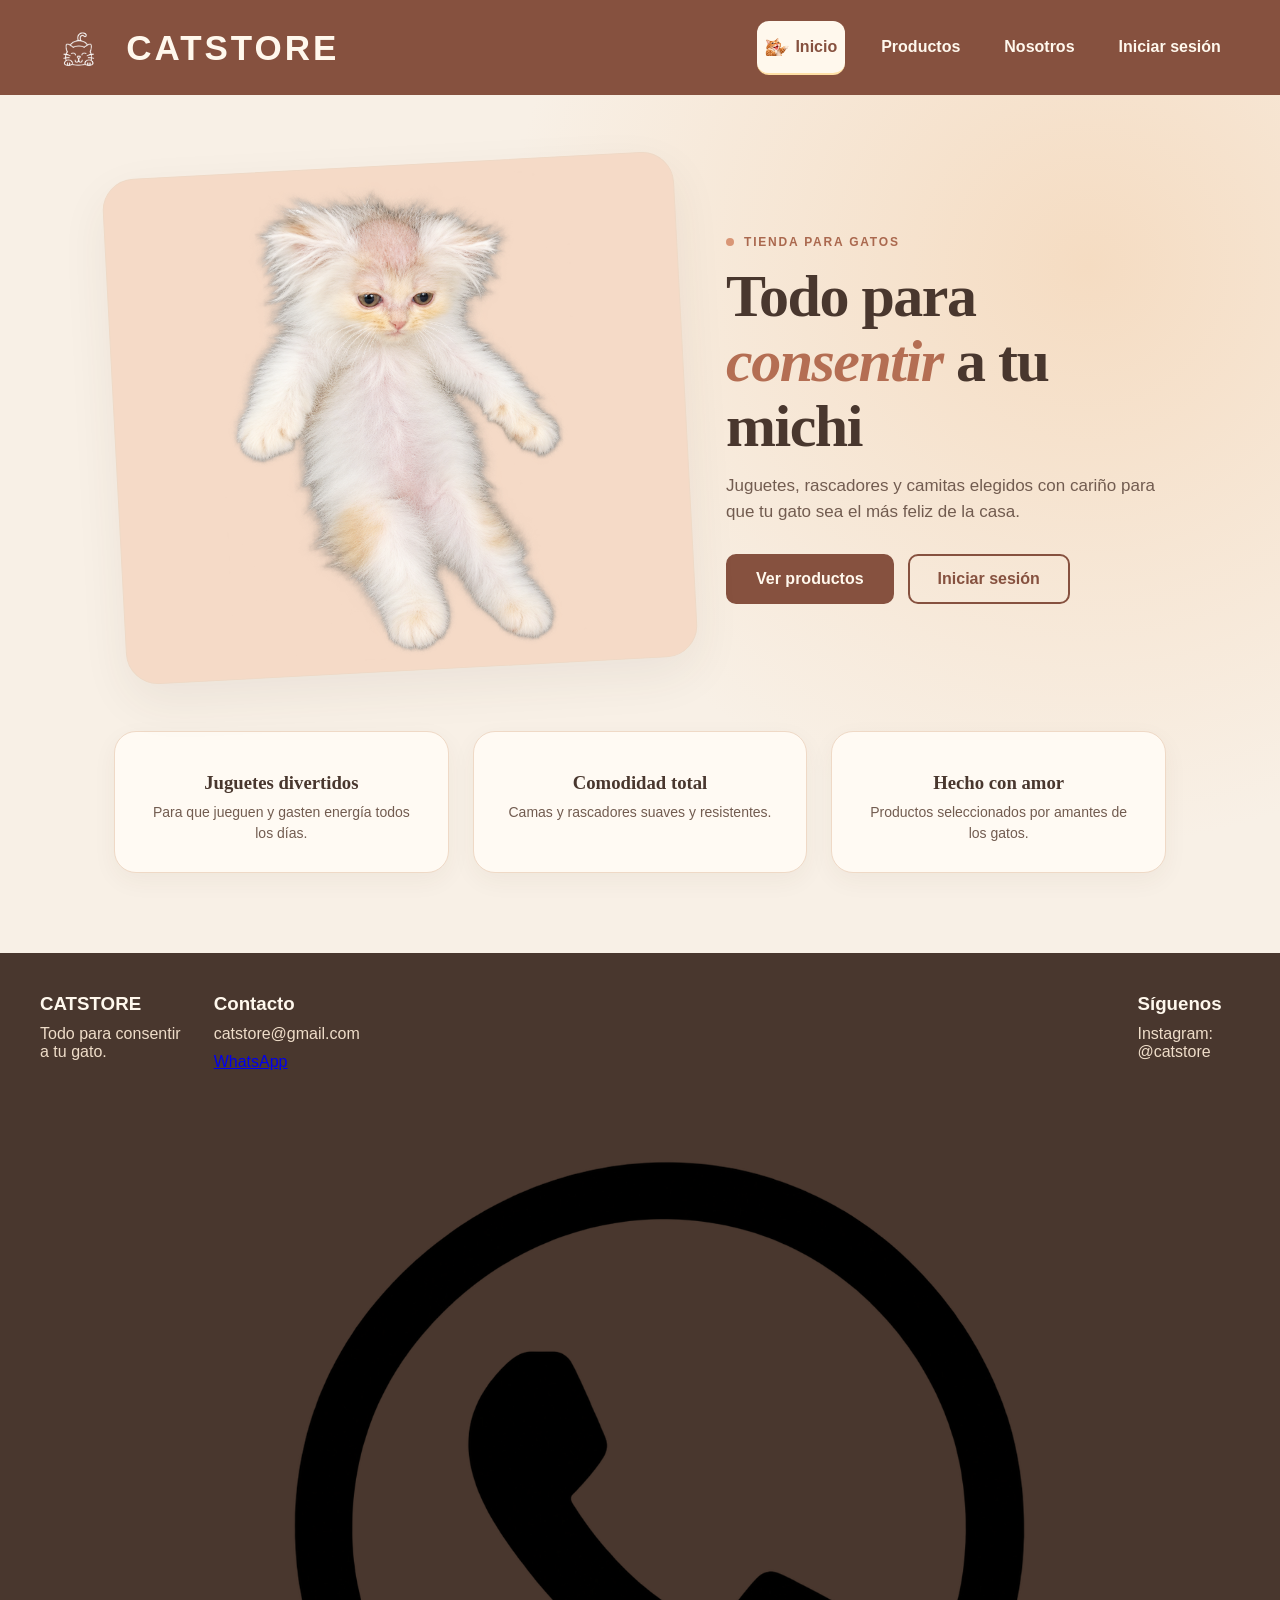
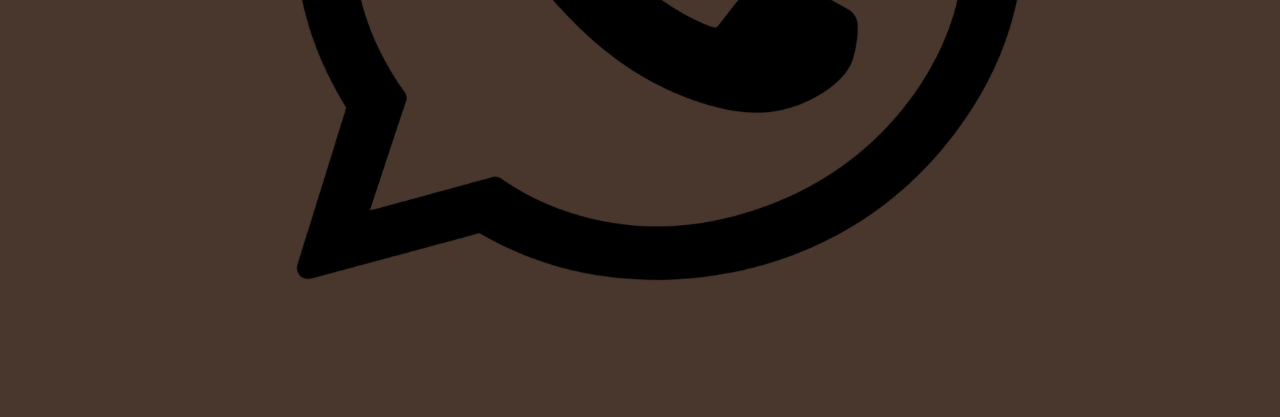
==== index.html @ 3182c427 "Preparar CATSTORE como sitio independiente para Vercel" ====
<!DOCTYPE html>
<html lang="es">
<head>
    <meta charset="UTF-8">
    <meta name="viewport" content="width=device-width, initial-scale=1.0">
    <title>CATSTORE</title>
    <link rel="stylesheet" href="CSS/style.css">
</head>
<body>
    <header>
        <div class="header">
            <div class="marca">
                <img src="./Imagenes/Logos/Gato kawaii de líneas blancas.png" alt="Logo CATSTORE">
                <h1>CATSTORE</h1>
            </div>

            <nav>
                <a href="./index.html" aria-current="page">Inicio</a>
                <a href="./productos.html">Productos</a>
                <a href="./nosotros.html">Nosotros</a>
                <a href="./login.html">Iniciar sesión</a>
            </nav>

           
        </div>
    </header>

    <main>
        <section class="hero">
            <div class="hero-texto">
                <span class="buscador-etiqueta">Tienda para gatos</span>
                <h2>Todo para <em>consentir</em> a tu michi</h2>
                <p>Juguetes, rascadores y camitas elegidos con cariño para que tu gato sea el más feliz de la casa.</p>
                <div class="hero-botones">
                    <a class="boton" href="./productos.html">Ver productos</a>
                    <a class="boton boton-claro" href="./login.html">Iniciar sesión</a>
                </div>
            </div>
            <div class="hero-imagen">
                <img src="./Imagenes/img-ramdom/index.png" alt="Gato de CATSTORE">
            </div>
        </section>

        <section class="beneficios">
            <article>
                <h3>Juguetes divertidos</h3>
                <p>Para que jueguen y gasten energía todos los días.</p>
            </article>
            <article>
                <h3>Comodidad total</h3>
                <p>Camas y rascadores suaves y resistentes.</p>
            </article>
            <article>
                <h3>Hecho con amor</h3>
                <p>Productos seleccionados por amantes de los gatos.</p>
            </article>
        </section>
    </main>

    <footer id="contacto">
        <div>
            <h3>CATSTORE</h3>
            <p>Todo para consentir a tu gato.</p>
        </div>

        <div>
            <h3>Contacto</h3>
            <p>catstore@gmail.com</p>
            <p>
    <a class="enlace-whatsapp"
       href="https://wa.me/526141205926?text=Hola%2C%20quiero%20informacion%20sobre%20los%20productos%20de%20CATSTORE."
       target="_blank"
       rel="noopener noreferrer">
        <p>WhatsApp   <img src="./Imagenes/iconowasa.png" alt="WhatsApp"> </p>
      
    </a>
</p>
        </div>

        <div>
            <h3>Síguenos</h3>
            <p>Instagram: @catstore</p>
        </div>
    </footer>
</body>
</html>
---- CSS/style.css ----
* {
    margin: 0;
    padding: 0;
    box-sizing: border-box;
}

body {
    font-family: Arial, Helvetica, sans-serif;
    background: #f8f0e6;
    color: #49372e;
    min-height: 100vh;
    min-height: 100svh;
    display: flex;
    flex-direction: column;
}


/* Los elementos pueden encogerse sin desbordar su columna. */
img {
    max-width: 100%;
    height: auto;
}

.header > *,
.hero > *,
.producto-info,
footer > * {
    min-width: 0;
}

h1, h2, h3, p {
    overflow-wrap: anywhere;
}

/* HEADER */

header {
    background: #86513f;
    padding: 20px clamp(16px, 4vw, 60px);
    color: #fff8ed;
    box-shadow: 0 3px 12px #49372e33;
}

.header {
    display: flex;
    justify-content: space-between;
    align-items: center;
    gap: 24px;
    width: min(100%, 1200px);
    margin: 0 auto;
}

.marca {
    display: flex;
    align-items: center;
    gap: 20px;
}

.marca img {
    width: 55px;
    flex-shrink: 0;
}

.marca h1 {
    font-size: 35px;
    letter-spacing: 3px;
}

nav {
    display: flex;
    justify-content: center;
    flex-wrap: wrap;
    gap: 8px 28px;
}

nav a {
    text-decoration: none;
    color: #fff8ed;
    font-weight: bold;
    display: inline-flex;
    align-items: center;
    justify-content: center;
    min-height: 44px;
    padding: 10px 8px;
    border-bottom: 2px solid transparent;
    transition: color 0.2s, border-color 0.2s;
}

nav a:hover,
nav a:focus-visible {
    color: #ffe0a6;
    border-bottom-color: #ffe0a6;
}

nav a:focus-visible {
    outline: 2px solid #ffe0a6;
    outline-offset: 4px;
}

/* El gatito identifica el enlace de la página que está abierta. */
nav a[aria-current="page"] {
    gap: 6px;
    background: #fff8ed;
    color: #86513f;
    border-radius: 12px;
    border-bottom-color: #ffe0a6;
}

nav a[aria-current="page"]::before {
    content: "";
    width: 24px;
    height: 32px;
    flex-shrink: 0;
    background: url("../Imagenes/imagen para header.png") center / contain no-repeat;
}

/* CONTENIDO */

main {
    flex: 1;
    min-height: 420px;
    background: radial-gradient(circle at 85% 20%, #f5dcc2, transparent 45%), #f8f0e6;
    color: #49372e;
}


.catalogo {
    padding: 48px 24px 88px;
    background:
        radial-gradient(circle at 8% 18%, #f8e5d5 0, transparent 34%),
        radial-gradient(circle at 94% 66%, #f4ddc8 0, transparent 30%),
        #f8f0e6;

    
}

.buscador-container {
    display: grid;
    place-items: center;
    width: min(100%, 1120px);
    min-height: 480px;
    margin: 0 auto;
    padding: 64px 200px;
    overflow: hidden;
    position: relative;
    background: #fffaf3;
    border: 1px solid #efd9c6;
    border-radius: 32px;
    box-shadow: 0 18px 48px #49372e12;
}

.catalogo-presentacion {
    position: relative;
    z-index: 1;
    width: min(100%, 520px);
    text-align: center;
}

.buscador-etiqueta {
    display: inline-flex;
    align-items: center;
    gap: 10px;
    color: #aa684e;
    font-size: 12px;
    font-weight: 700;
    letter-spacing: 1.8px;
    text-transform: uppercase;
}

.buscador-etiqueta::before {
    content: "";
    width: 8px;
    height: 8px;
    flex: none;
    background: #d99676;
    border-radius: 50%;
}

.buscador-container h1,
.catalogo-lista h2 {
    font-family: Georgia, "Times New Roman", serif;
    font-weight: 700;
    letter-spacing: -1.5px;
}

.buscador-container h1 {
    max-width: 560px;
    margin: 16px 0 14px;
    font-size: clamp(40px, 5vw, 64px);
    line-height: 1.06;
}

.buscador-container h1 em {
    color: #b46e53;
    font-style: italic;
}

.catalogo-presentacion > p {
    max-width: 440px;
    margin: 0 auto;
    color: #725c50;
    font-size: 17px;
    line-height: 1.55;
}

.buscador-campo {
    display: flex;
    align-items: center;
    gap: 12px;
    width: min(100%, 520px);
    margin: 36px auto 0;
    padding: 0 18px;
    background: #fff;
    border: 2px solid #e7c8b3;
    border-radius: 16px;
    box-shadow: 0 6px 18px #49372e0d;
    transition: border-color 0.2s, box-shadow 0.2s;
}

.buscador-campo:focus-within {
    border-color: #a35e42;
    box-shadow: 0 0 0 3px #a35e4226;
}

.buscador-campo svg {
    width: 22px;
    height: 22px;
    flex: none;
    fill: none;
    stroke: #a35e42;
    stroke-width: 2;
    stroke-linecap: round;
}

.buscador {
    width: 100%;
    min-width: 0;
    padding: 17px 0;
    color: #49372e;
    font: inherit;
    border: 0;
    outline: 0;
    background: transparent;
}

.buscador::placeholder {
    color: #897569;
}



.catalogo-ilustraciones {
    position: absolute;
    inset: 0;
    pointer-events: none;
}

.catalogo-ilustracion {
    position: absolute;
    width: 180px;
    height: 135px;
    overflow: hidden;
    background: #f5dac7;
    border: 1px solid #efd9c6;
    border-radius: 24px;
    box-shadow: 0 10px 24px #86513f1c;
}

/* Imagen derecha: cambia top, right y rotate para ajustar su posición. */
.catalogo-ilustracion-superior {
    top: 30px;
    right: 35px;
    transform: rotate(6deg);
}

/* Imagen izquierda: cambia bottom, left y rotate para ajustarla. */
.catalogo-ilustracion-inferior {
    bottom: 30px;
    left: 35px;
    transform: rotate(-6deg);
}

.catalogo-ilustracion img {
    display: block;
    width: 100%;
    height: 100%;
    object-fit: contain;
}

/* El gato sobresale del marco: cambia height para hacerlo más grande o chico. */
.catalogo-ilustracion-inferior {
    overflow: visible;
}

.catalogo-ilustracion-inferior img {
    position: absolute;
    bottom: 0;
    left: 50%;
    width: auto;
    height: 190%;
    max-width: none;
    transform: translateX(-50%);
    object-fit: contain;
}

.catalogo-lista {
    width: min(100%, 1120px);
    margin: 72px auto 0;
}

.catalogo-lista-encabezado {
    display: flex;
    justify-content: space-between;
    align-items: end;
    gap: 20px;
    margin-bottom: 28px;
}

.catalogo-lista h2 {
    margin-top: 12px;
    font-size: clamp(32px, 4vw, 44px);
    line-height: 1.1;
}

#resultado-productos {
    color: #80695b;
    font-size: 14px;
}

.productos-grid {
    display: grid;
    grid-template-columns: repeat(auto-fit, minmax(min(100%, 280px), 1fr));
    justify-content: center;
    gap: 24px;
}

.producto {
    
    width: 100%;
    min-width: 0;
    height: auto;
    display: flex;
    flex-direction: column;
    overflow: hidden;
    background: #fffaf3;
    border: 1px solid #efd9c6;
    border-radius: 22px;
    box-shadow: 0 8px 24px #49372e0d;
    transition: transform 0.2s, box-shadow 0.2s;
}

.producto:hover {
    transform: translateY(-4px);
    box-shadow: 0 16px 30px #49372e19;
}

.producto-imagen {
    display: flex;
    align-items: center;
    justify-content: center;
    height: 230px;
    flex-shrink: 0;
    padding: 20px;
    background: #f3e4d3;
    overflow: hidden;
}

.producto-imagen img {
    max-width: 100%;
    max-height: 100%;
    width: auto;
    height: auto;
    object-fit: contain;
    border-radius: 12px;
}

.producto-sin-imagen {
    color: #bd8a70;
    font-size: 64px;
}

.producto-info {
    display: flex;
    flex: 1;
    flex-direction: column;
    gap: 12px;
    padding: 22px;
}

.producto-categoria {
    color: #a35e42;
    font-size: 11px;
    font-weight: 700;
    letter-spacing: 1.4px;
    text-transform: uppercase;
}

.producto h3 {
    font-family: Georgia, "Times New Roman", serif;
    font-size: 22px;
    line-height: 1.2;
}

.producto-descripcion {
    font-size: 14px;
    line-height: 1.4;
    color: #6b5a52;
}

.producto-meta {
    display: flex;
    justify-content: space-between;
    align-items: center;
    gap: 10px;
    flex-wrap: wrap;
    margin-top: auto;
    padding-top: 8px;
}

.producto-precio {
    color: #86513f;
    font-size: 19px;
}

.producto-stock {
    color: #6d7662;
    font-size: 12px;
}

.catalogo-vacio {
    grid-column: 1 / -1;
    padding: 64px 24px;
    background: #fffaf3;
    border: 2px dashed #e4c9b5;
    border-radius: 24px;
    text-align: center;
}

.catalogo-vacio span {
    display: inline-grid;
    place-items: center;
    width: 58px;
    height: 58px;
    margin-bottom: 18px;
    background: #f5dac7;
    border-radius: 50%;
    color: #a35e42;
    font-size: 28px;
}

.catalogo-vacio h3 {
    margin-bottom: 8px;
    font-family: Georgia, "Times New Roman", serif;
    font-size: 27px;
}

.catalogo-vacio p {
    color: #80695b;
    line-height: 1.5;
}

/* LOGIN */

.pagina-login {
    display: grid;
    place-items: center;
    position: relative;
    isolation: isolate;
    padding: 48px 20px;
    background-color: #f0f0f0;
    background-image: url("../Imagenes/fondo.png");
    background-size: cover;
    background-repeat: no-repeat;
    background-position: center;
}

.login-ilustracion {
    position: absolute;
    z-index: 0;
    pointer-events: none;
    width: 280px;
    height: 240px;
    overflow: hidden;
    background: #f5dac7;
    border-radius: 38px;
    box-shadow: 0 14px 32px #86513f24;
}

.login-ilustracion img {
    display: block;
    width: 100%;
    height: 100%;
    object-fit: contain;
}

/* Gato superior izquierdo: cambia top, left o rotate para moverlo. */
.login-ilustracion-izquierda {
    top: 90px;
    left: max(32px, 6vw);
    transform: rotate(-8deg);
}

/* Gato inferior derecho: cambia bottom, right o rotate para moverlo. */
.login-ilustracion-derecha {
    right: max(32px, 8vw);
    bottom: 70px;
    transform: rotate(8deg);
}

.login-ilustracion-derecha img {
    transform: scaleX(-1);
}

.login-tarjeta {
    position: relative;
    z-index: 1;
    width: min(100%, 440px);
    padding: 40px;
    background: #fffaf3;
    border: 1px solid #efd9c6;
    border-radius: 24px;
    box-shadow: 0 18px 48px #49372e12;
}

.login-etiqueta {
    color: #a35e42;
    font-size: 12px;
    font-weight: 700;
    letter-spacing: 1.5px;
    text-transform: uppercase;
}

.login-tarjeta h2 {
    margin: 12px 0;
    font-family: Georgia, "Times New Roman", serif;
    font-size: 36px;
}

.login-descripcion {
    margin-bottom: 30px;
    color: #725c50;
    line-height: 1.5;
}

.login-campo {
    margin-bottom: 20px;
}

.login-campo label {
    display: block;
    margin-bottom: 8px;
    font-weight: 700;
}

.login-campo input {
    width: 100%;
    padding: 14px 16px;
    border: 2px solid #e7c8b3;
    border-radius: 10px;
    background: #fff;
    color: #49372e;
    font: inherit;
}

.login-campo input:focus-visible {
    outline: 3px solid #a35e4266;
    border-color: #a35e42;
}

.login-tarjeta button {
    width: 100%;
    padding: 14px;
    border: 0;
    border-radius: 10px;
    background: #86513f;
    color: #fff8ed;
    font: inherit;
    font-weight: 700;
    cursor: pointer;
}

.login-tarjeta button:hover,
.login-tarjeta button:focus-visible {
    background: #6f4031;
}

/* INICIO */

.inicio {
    min-height: 420px;
    padding: 40px 20px;
    display: flex;
    flex-direction: column;
    justify-content: center;
    align-items: center;
    text-align: center;
}

.inicio h3 {
    color: #a35e42;
    margin-bottom: 15px;
}

.inicio h2 {
    font-size: 45px;
    max-width: 800px;
    margin-bottom: 20px;
}

.inicio p {
    font-size: 18px;
    color: #69564a;
    margin-bottom: 25px;
}

.inicio button {
    padding: 14px 30px;
    background: #86513f;
    color: #fff8ed;
    border: none;
    border-radius: 10px;
}

/* NOSOTROS */

.nosotros {
    background: #fff9f1;
    text-align: center;
}

/* FOOTER */

footer {
    background: #49372e;
    color: #fff8ed;
    display: flex;
    justify-content: space-around;
    gap: 32px;
    padding: 40px clamp(16px, 4vw, 40px);
}

footer p {
    color: #efddc9;
    margin-top: 10px;
}

/* HOME */

.hero {
    width: min(100%, 1100px);
    margin: 0 auto;
    padding: 70px 24px 40px;
    display: grid;
    grid-template-columns: 1.3fr 1fr;
    align-items: center;
    gap: 40px;
}

.hero h2 {
    margin: 14px 0;
    font-family: Georgia, "Times New Roman", serif;
    font-size: clamp(38px, 5vw, 60px);
    line-height: 1.08;
    letter-spacing: -1.5px;
}

.hero h2 em {
    color: #b46e53;
}

.hero p {
    max-width: 460px;
    color: #725c50;
    font-size: 17px;
    line-height: 1.55;
}

.hero-botones {
    display: flex;
    flex-wrap: wrap;
    gap: 14px;
    margin-top: 28px;
}

.boton {
    padding: 14px 28px;
    border-radius: 10px;
    background: #86513f;
    color: #fff8ed;
    font-weight: 700;
    text-decoration: none;
    border: 2px solid #86513f;
    transition: background 0.2s, transform 0.2s;
}

.boton:hover,
.boton:focus-visible {
    background: #6f4031;
    transform: translateY(-2px);
}

.boton-claro {
    background: transparent;
    color: #86513f;
}

.boton-claro:hover,
.boton-claro:focus-visible {
    background: #f5dac7;
    color: #6f4031;
}

.hero-imagen {
    order: -1;
    display: grid;
    place-items: center;
    padding: 12px;
    background: #f5dac7;
    border: 1px solid #efd9c6;
    border-radius: 32px;
    box-shadow: 0 18px 48px #49372e12;
    overflow: hidden;
    transform: rotate(-3deg);
    transition: transform 0.3s;
}

.hero-imagen:hover {
    transform: rotate(0deg) scale(1.02);
}

.hero-imagen img {
    width: 100%;
    max-height: 480px;
    object-fit: contain;
    border-radius: 22px;
}

.beneficios {
    width: min(100%, 1100px);
    margin: 0 auto;
    padding: 20px 24px 80px;
    display: grid;
    grid-template-columns: repeat(auto-fit, minmax(220px, 1fr));
    gap: 24px;
}

.beneficios article {
    padding: 28px;
    text-align: center;
    background: #fffaf3;
    border: 1px solid #efd9c6;
    border-radius: 22px;
    box-shadow: 0 8px 24px #49372e0d;
}

.beneficios span {
    font-size: 36px;
}

.beneficios h3 {
    margin: 12px 0 8px;
    font-family: Georgia, "Times New Roman", serif;
}

.beneficios p {
    color: #725c50;
    font-size: 14px;
    line-height: 1.5;
}

@media (max-width: 800px) {
    .hero {
        grid-template-columns: 1fr;
        text-align: center;
    }

    .hero p {
        margin: 0 auto;
    }

    .hero-botones {
        justify-content: center;
    }

    .hero-imagen {
        max-width: 380px;
        margin: 0 auto;
    }
}

/* ADAPTACIÓN A TABLET Y TELÉFONO: se aplica según el ancho disponible. */

@media (max-width: 1250px) {
    .login-ilustracion {
        width: 210px;
        height: 180px;
    }

    .login-ilustracion-izquierda {
        top: 32px;
        left: 24px;
    }

    .login-ilustracion-derecha {
        right: 24px;
        bottom: 32px;
    }
}

@media (max-width: 950px) {
    .pagina-login {
        padding-bottom: 220px;
    }

    .login-ilustracion {
        width: clamp(130px, 36vw, 160px);
        height: clamp(120px, 33vw, 145px);
    }

    .login-ilustracion-izquierda {
        top: auto;
        bottom: 56px;
        left: 8%;
    }

    .login-ilustracion-derecha {
        right: 8%;
        bottom: 36px;
    }
}

@media (max-width: 900px) {
    .buscador-container {
        display: block;
        min-height: auto;
        padding: 48px;
    }

    .catalogo-presentacion {
        margin: 0 auto;
    }

    .catalogo-ilustraciones {
        position: relative;
        inset: auto;
        width: min(100%, 360px);
        min-height: 230px;
        margin: 32px auto 0;
    }

    .catalogo-ilustracion {
        width: min(50%, 170px);
        height: 120px;
    }

    .catalogo-ilustracion-superior {
        top: 0;
        right: 0;
    }

    .catalogo-ilustracion-inferior {
        bottom: 0;
        left: 0;
    }
}

@media (max-width: 1000px) {
    .header {
        display: flex;
        flex-direction: column;
        gap: 20px;
    }

    nav {
        flex-wrap: wrap;
        justify-content: center;
    }

    footer {
        flex-direction: column;
        gap: 30px;
        text-align: center;
    }
}

@media (max-width: 480px) {
    .login-tarjeta {
        padding: 28px 22px;
    }


    .catalogo {
        padding: 24px 16px 56px;
    }

    .buscador-container {
        min-height: auto;
        padding: 36px 24px;
        border-radius: 24px;
    }

    .buscador-campo {
        margin-top: 36px;
    }

    .catalogo-lista {
        margin-top: 48px;
    }

    .catalogo-lista-encabezado {
        align-items: start;
        flex-direction: column;
    }

    header {
        padding: 16px;
    }

    .header {
        gap: 12px;
    }

    .marca {
        gap: 12px;
    }

    .marca img {
        width: 44px;
    }

    .marca h1 {
        font-size: clamp(24px, 7vw, 28px);
        letter-spacing: 2px;
    }

    nav {
        width: 100%;
        display: grid;
        grid-template-columns: repeat(2, minmax(0, 1fr));
        gap: 4px 12px;
    }

    nav a {
        padding-inline: 4px;
        font-size: 14px;
    }

    .hero {
        padding: 36px 16px 28px;
        gap: 28px;
    }

    .hero h2 {
        font-size: clamp(32px, 9vw, 42px);
    }

    .hero-botones {
        flex-direction: column;
    }

    .boton {
        text-align: center;
    }

    .beneficios {
        padding: 16px 16px 48px;
        grid-template-columns: 1fr;
        gap: 16px;
    }

    .beneficios article {
        padding: 24px 20px;
    }

    .pagina-login {
        padding: 28px 16px 180px;
    }

    .login-tarjeta h2 {
        font-size: 30px;
    }

    .login-ilustracion {
        width: clamp(100px, 30vw, 140px);
        height: 110px;
        border-radius: 24px;
    }

    .login-ilustracion-izquierda,
    .login-ilustracion-derecha {
        bottom: 32px;
    }

    .buscador-container h1 {
        font-size: clamp(32px, 9vw, 40px);
    }

    .buscador-campo {
        padding: 0 12px;
        gap: 8px;
    }

    .producto-info {
        padding: 20px;
    }
}
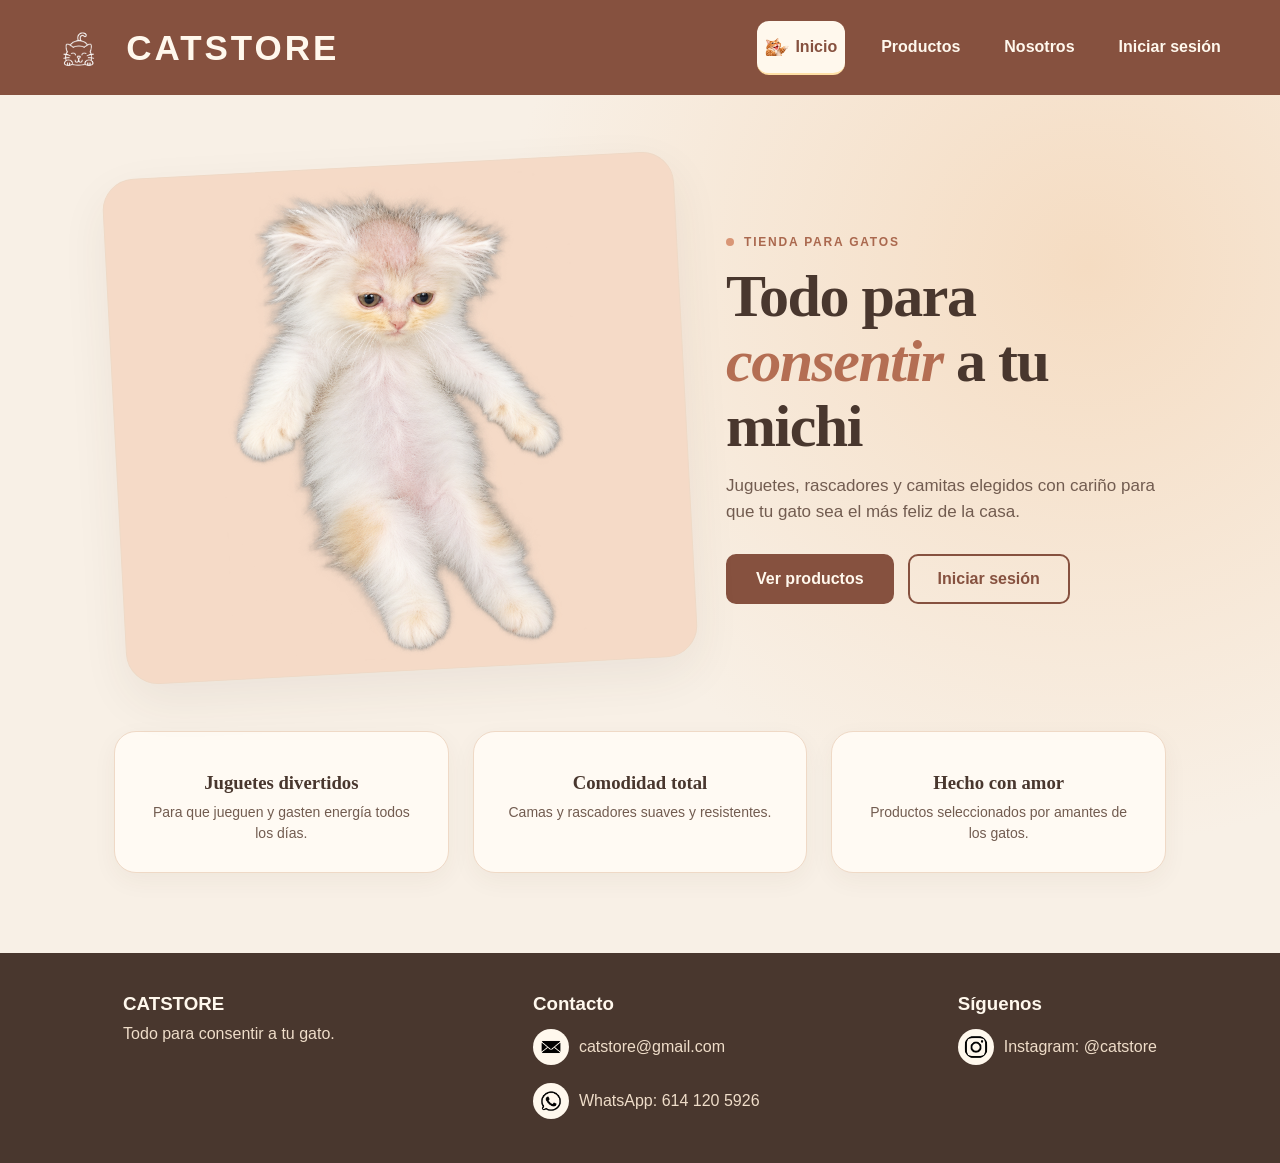
==== commit 608f46e6: "Actualizar cambios recientes de CATSTORE" ====
--- a/index.html
+++ b/index.html
@@ -65,21 +65,28 @@
 
         <div>
             <h3>Contacto</h3>
-            <p>catstore@gmail.com</p>
             <p>
-    <a class="enlace-whatsapp"
-       href="https://wa.me/526141205926?text=Hola%2C%20quiero%20informacion%20sobre%20los%20productos%20de%20CATSTORE."
-       target="_blank"
-       rel="noopener noreferrer">
-        <p>WhatsApp   <img src="./Imagenes/iconowasa.png" alt="WhatsApp"> </p>
-      
-    </a>
-</p>
+                <a class="enlace-contacto" href="mailto:catstore@gmail.com?subject=Informaci%C3%B3n%20de%20productos%20CATSTORE&amp;body=Hola%2C%20quiero%20informaci%C3%B3n%20sobre%20los%20productos%20de%20CATSTORE.">
+                    <img src="./Imagenes/icono corro.png" alt="" width="36" height="36">
+                    <span>catstore@gmail.com</span>
+                </a>
+            </p>
+            <p>
+                <a class="enlace-contacto" href="https://wa.me/526141205926?text=Hola%2C%20quiero%20informaci%C3%B3n%20sobre%20los%20productos%20de%20CATSTORE." target="_blank" rel="noopener noreferrer">
+                    <img src="./Imagenes/iconowasa.png" alt="" width="36" height="36">
+                    <span>WhatsApp: 614 120 5926</span>
+                </a>
+            </p>
         </div>
 
         <div>
             <h3>Síguenos</h3>
-            <p>Instagram: @catstore</p>
+            <p>
+                <a class="enlace-contacto" href="https://www.instagram.com/diego_at117/?hl=en" target="_blank" rel="noopener noreferrer">
+                    <img src="./Imagenes/icono istagram.png" alt="" width="36" height="36">
+                    <span>Instagram: @catstore</span>
+                </a>
+            </p>
         </div>
     </footer>
 </body>
--- a/CSS/style.css
+++ b/CSS/style.css
@@ -644,6 +644,52 @@
     margin-top: 10px;
 }
 
+/* El icono y el texto forman un solo enlace fácil de pulsar. */
+.enlace-contacto {
+    display: inline-flex;
+    align-items: center;
+    gap: 10px;
+    max-width: 100%;
+    min-height: 44px;
+    padding: 4px 0;
+    color: inherit;
+    text-decoration: none;
+    border-radius: 8px;
+}
+
+.enlace-contacto img {
+    width: 36px;
+    height: 36px;
+    flex-shrink: 0;
+    padding: 6px;
+    background: #fff8ed;
+    border-radius: 50%;
+    object-fit: contain;
+}
+
+.enlace-contacto span {
+    min-width: 0;
+    overflow-wrap: anywhere;
+}
+
+.enlace-contacto-texto {
+    color: inherit;
+    text-underline-offset: 4px;
+}
+
+.enlace-contacto:hover,
+.enlace-contacto:focus-visible {
+    color: #ffe0a6;
+    text-decoration: underline;
+    text-underline-offset: 4px;
+}
+
+.enlace-contacto:focus-visible,
+.enlace-contacto-texto:focus-visible {
+    outline: 2px solid currentColor;
+    outline-offset: 4px;
+}
+
 /* HOME */
 
 .hero {
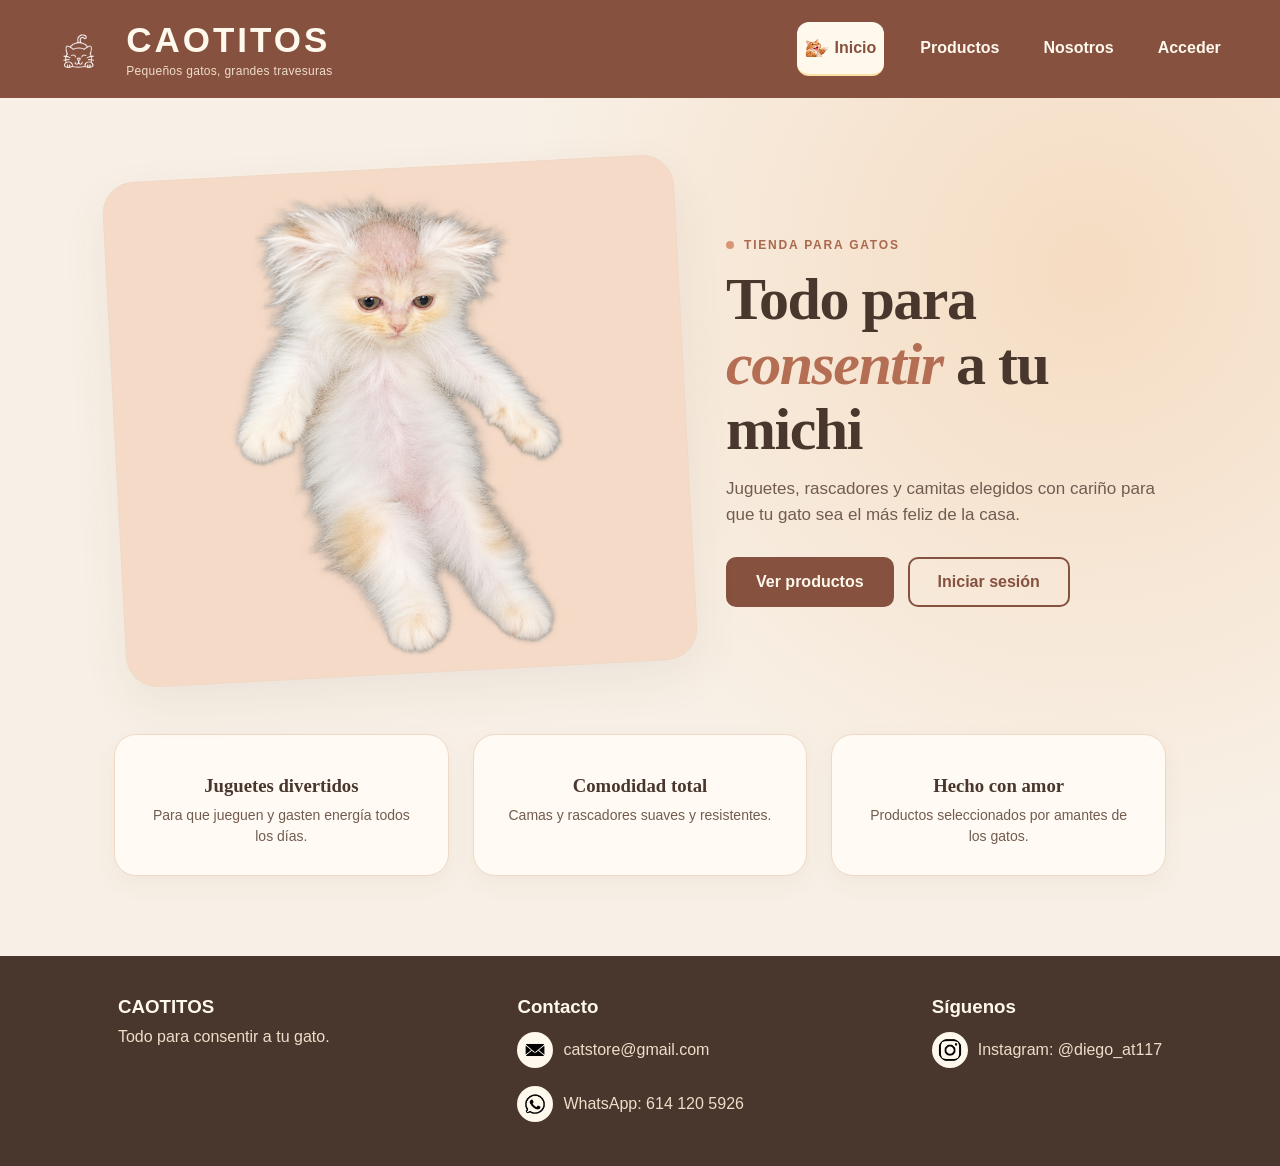
==== commit 8c0dd00c: "resultado funal unidad 2" ====
--- a/index.html
+++ b/index.html
@@ -3,25 +3,24 @@
 <head>
     <meta charset="UTF-8">
     <meta name="viewport" content="width=device-width, initial-scale=1.0">
-    <title>CATSTORE</title>
+    <title>CAOTITOS</title>
     <link rel="stylesheet" href="CSS/style.css">
 </head>
 <body>
     <header>
         <div class="header">
-            <div class="marca">
-                <img src="./Imagenes/Logos/Gato kawaii de líneas blancas.png" alt="Logo CATSTORE">
-                <h1>CATSTORE</h1>
-            </div>
+            <a class="marca" href="./index.html" aria-label="CAOTITOS, ir al inicio">
+                <img src="./assets/img/marca/logo-gato.png" alt="Logo CAOTITOS">
+                <div class="marca-texto"><h1>CAOTITOS</h1><span>Pequeños gatos, grandes travesuras</span></div>
+            </a>
 
-            <nav>
+            <nav aria-label="Navegación principal">
                 <a href="./index.html" aria-current="page">Inicio</a>
                 <a href="./productos.html">Productos</a>
                 <a href="./nosotros.html">Nosotros</a>
-                <a href="./login.html">Iniciar sesión</a>
+                <a href="./login.html">Acceder</a>
             </nav>
 
-           
         </div>
     </header>
 
@@ -37,7 +36,7 @@
                 </div>
             </div>
             <div class="hero-imagen">
-                <img src="./Imagenes/img-ramdom/index.png" alt="Gato de CATSTORE">
+                <img src="./assets/img/gatos/gato-inicio.png" alt="Gato de CAOTITOS">
             </div>
         </section>
 
@@ -59,21 +58,21 @@
 
     <footer id="contacto">
         <div>
-            <h3>CATSTORE</h3>
+            <h3>CAOTITOS</h3>
             <p>Todo para consentir a tu gato.</p>
         </div>
 
         <div>
             <h3>Contacto</h3>
             <p>
-                <a class="enlace-contacto" href="mailto:catstore@gmail.com?subject=Informaci%C3%B3n%20de%20productos%20CATSTORE&amp;body=Hola%2C%20quiero%20informaci%C3%B3n%20sobre%20los%20productos%20de%20CATSTORE.">
-                    <img src="./Imagenes/icono corro.png" alt="" width="36" height="36">
+                <a class="enlace-contacto" href="mailto:catstore@gmail.com?subject=Informaci%C3%B3n%20de%20productos%20CAOTITOS&amp;body=Hola%2C%20quiero%20informaci%C3%B3n%20sobre%20los%20productos%20de%20CAOTITOS.">
+                    <img src="./assets/img/iconos/correo.png" alt="" width="36" height="36">
                     <span>catstore@gmail.com</span>
                 </a>
             </p>
             <p>
-                <a class="enlace-contacto" href="https://wa.me/526141205926?text=Hola%2C%20quiero%20informaci%C3%B3n%20sobre%20los%20productos%20de%20CATSTORE." target="_blank" rel="noopener noreferrer">
-                    <img src="./Imagenes/iconowasa.png" alt="" width="36" height="36">
+                <a class="enlace-contacto" href="https://wa.me/526141205926?text=Hola%2C%20quiero%20informaci%C3%B3n%20sobre%20los%20productos%20de%20CAOTITOS." target="_blank" rel="noopener noreferrer">
+                    <img src="./assets/img/iconos/whatsapp.png" alt="" width="36" height="36">
                     <span>WhatsApp: 614 120 5926</span>
                 </a>
             </p>
@@ -82,9 +81,9 @@
         <div>
             <h3>Síguenos</h3>
             <p>
-                <a class="enlace-contacto" href="https://www.instagram.com/diego_at117/?hl=en" target="_blank" rel="noopener noreferrer">
-                    <img src="./Imagenes/icono istagram.png" alt="" width="36" height="36">
-                    <span>Instagram: @catstore</span>
+                <a class="enlace-contacto" href="https://www.instagram.com/diego_at117/" target="_blank" rel="noopener noreferrer">
+                    <img src="./assets/img/iconos/instagram.png" alt="" width="36" height="36">
+                    <span>Instagram: @diego_at117</span>
                 </a>
             </p>
         </div>
--- a/CSS/style.css
+++ b/CSS/style.css
@@ -13,7 +13,6 @@
     display: flex;
     flex-direction: column;
 }
-
 
 /* Los elementos pueden encogerse sin desbordar su columna. */
 img {
@@ -111,7 +110,7 @@
     width: 24px;
     height: 32px;
     flex-shrink: 0;
-    background: url("../Imagenes/imagen para header.png") center / contain no-repeat;
+    background: url("../assets/img/marca/gato-menu-activo.png") center / contain no-repeat;
 }
 
 /* CONTENIDO */
@@ -122,7 +121,6 @@
     background: radial-gradient(circle at 85% 20%, #f5dcc2, transparent 45%), #f8f0e6;
     color: #49372e;
 }
-
 
 .catalogo {
     padding: 48px 24px 88px;
@@ -131,7 +129,6 @@
         radial-gradient(circle at 94% 66%, #f4ddc8 0, transparent 30%),
         #f8f0e6;
 
-    
 }
 
 .buscador-container {
@@ -247,8 +244,6 @@
     color: #897569;
 }
 
-
-
 .catalogo-ilustraciones {
     position: absolute;
     inset: 0;
@@ -468,7 +463,7 @@
     isolation: isolate;
     padding: 48px 20px;
     background-color: #f0f0f0;
-    background-image: url("../Imagenes/fondo.png");
+    background-image: url("../assets/img/fondos/patron-gatos.png");
     background-size: cover;
     background-repeat: no-repeat;
     background-position: center;
@@ -934,7 +929,6 @@
         padding: 28px 22px;
     }
 
-
     .catalogo {
         padding: 24px 16px 56px;
     }
@@ -1050,3 +1044,57 @@
         padding: 20px;
     }
 }
+
+/* Confirmación accesible del formulario demostrativo. */
+#login-resultado:not(:empty) {
+    margin-top: 20px;
+    line-height: 1.5;
+    color: #49372e;
+}
+
+/* Identidad compartida y navegación compacta para teléfonos. */
+.marca {
+    color: inherit;
+    text-decoration: none;
+}
+.marca-texto span {
+    display: block;
+    margin-top: 4px;
+    font-size: 12px;
+    letter-spacing: .3px;
+    color: #efddc9;
+}
+.marca:focus-visible {
+    outline: 2px solid #ffe0a6;
+    outline-offset: 6px;
+    border-radius: 8px;
+}
+@media (max-width: 600px) {
+    header { padding: 18px 12px 12px; }
+    .header { gap: 16px; }
+    .marca { gap: 10px; }
+    .marca img { width: 42px; }
+    .marca h1 { font-size: 25px; letter-spacing: .5px; }
+    .marca-texto span { font-size: 10px; letter-spacing: .2px; }
+    nav {
+        display: grid;
+        grid-template-columns: repeat(4, minmax(0, 1fr));
+        width: 100%;
+        gap: 4px;
+        padding: 5px;
+        border: 1px solid #ffffff26;
+        border-radius: 16px;
+        background: #49372e38;
+    }
+    nav a {
+        min-height: 46px;
+        padding: 8px 2px;
+        font-size: 12px;
+        border: 0;
+        border-radius: 11px;
+    }
+    nav a[aria-current="page"] { gap: 3px; box-shadow: 0 2px 8px #49372e20; }
+    nav a[aria-current="page"]::before { width: 15px; height: 20px; }
+    nav a:hover { background: #ffffff14; }
+    nav a[aria-current="page"]:hover { background: #fff8ed; }
+}
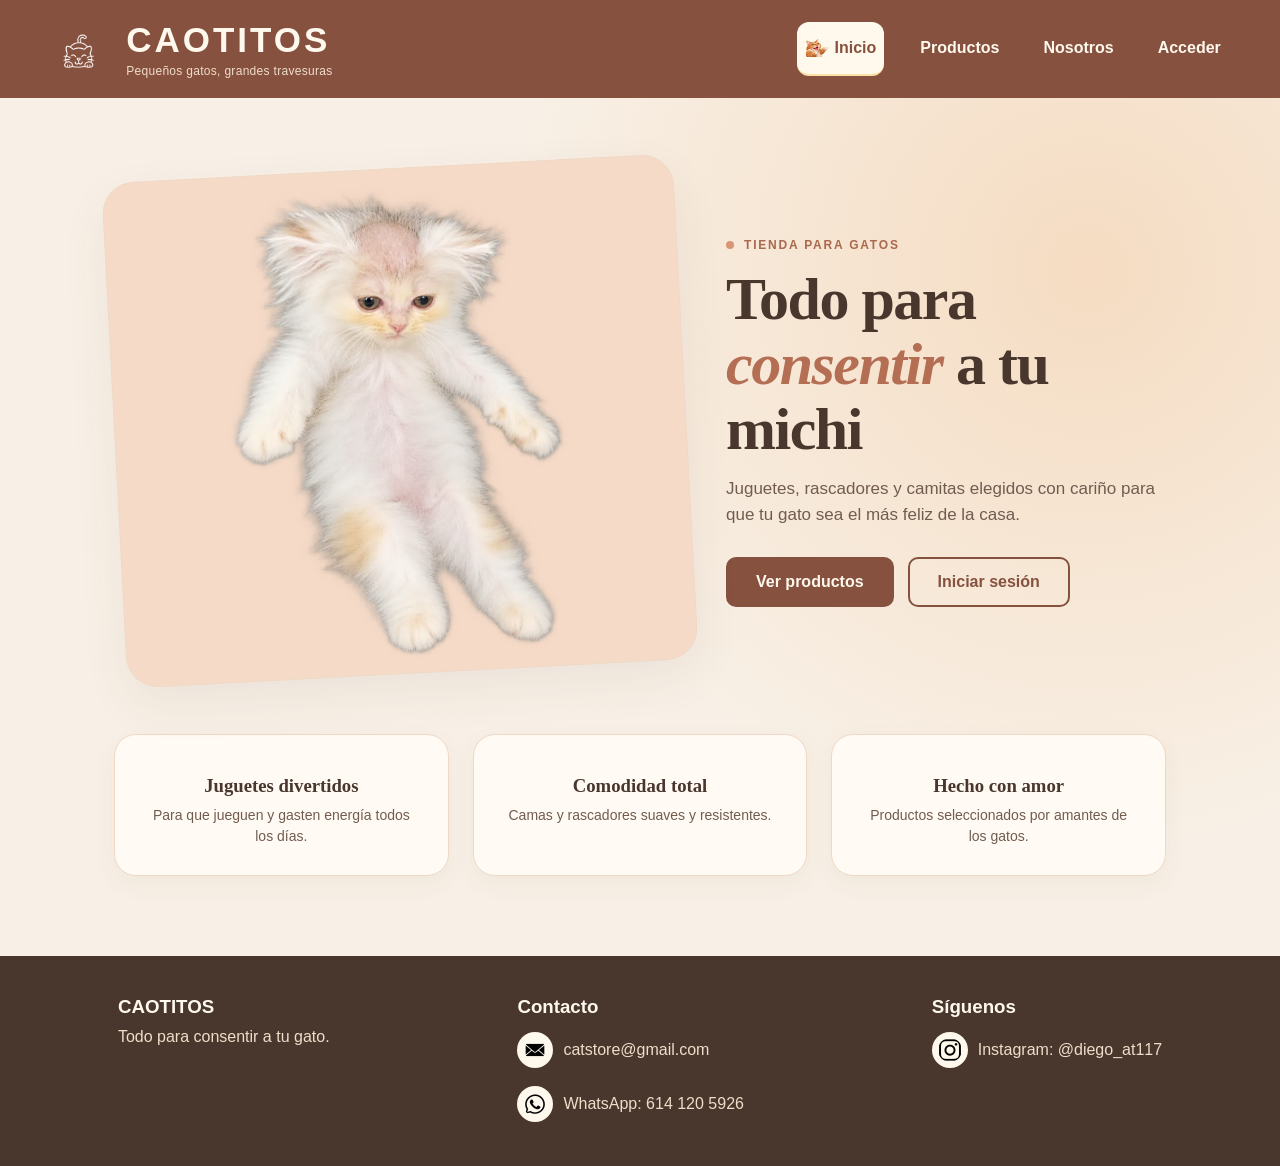
==== commit afd5602d: "Optimizar imágenes para acelerar CAOTITOS" ====
--- a/index.html
+++ b/index.html
@@ -10,7 +10,7 @@
     <header>
         <div class="header">
             <a class="marca" href="./index.html" aria-label="CAOTITOS, ir al inicio">
-                <img src="./assets/img/marca/logo-gato.png" alt="Logo CAOTITOS">
+                <img src="./assets/img/marca/logo-gato.webp" alt="Logo CAOTITOS">
                 <div class="marca-texto"><h1>CAOTITOS</h1><span>Pequeños gatos, grandes travesuras</span></div>
             </a>
 
@@ -36,7 +36,7 @@
                 </div>
             </div>
             <div class="hero-imagen">
-                <img src="./assets/img/gatos/gato-inicio.png" alt="Gato de CAOTITOS">
+                <img src="./assets/img/gatos/gato-inicio.webp" alt="Gato de CAOTITOS" width="743" height="1000" fetchpriority="high">
             </div>
         </section>
 
@@ -66,13 +66,13 @@
             <h3>Contacto</h3>
             <p>
                 <a class="enlace-contacto" href="mailto:catstore@gmail.com?subject=Informaci%C3%B3n%20de%20productos%20CAOTITOS&amp;body=Hola%2C%20quiero%20informaci%C3%B3n%20sobre%20los%20productos%20de%20CAOTITOS.">
-                    <img src="./assets/img/iconos/correo.png" alt="" width="36" height="36">
+                    <img src="./assets/img/iconos/correo.webp" alt="" width="36" height="36">
                     <span>catstore@gmail.com</span>
                 </a>
             </p>
             <p>
                 <a class="enlace-contacto" href="https://wa.me/526141205926?text=Hola%2C%20quiero%20informaci%C3%B3n%20sobre%20los%20productos%20de%20CAOTITOS." target="_blank" rel="noopener noreferrer">
-                    <img src="./assets/img/iconos/whatsapp.png" alt="" width="36" height="36">
+                    <img src="./assets/img/iconos/whatsapp.webp" alt="" width="36" height="36">
                     <span>WhatsApp: 614 120 5926</span>
                 </a>
             </p>
@@ -82,7 +82,7 @@
             <h3>Síguenos</h3>
             <p>
                 <a class="enlace-contacto" href="https://www.instagram.com/diego_at117/" target="_blank" rel="noopener noreferrer">
-                    <img src="./assets/img/iconos/instagram.png" alt="" width="36" height="36">
+                    <img src="./assets/img/iconos/instagram.webp" alt="" width="36" height="36">
                     <span>Instagram: @diego_at117</span>
                 </a>
             </p>
--- a/CSS/style.css
+++ b/CSS/style.css
@@ -110,7 +110,7 @@
     width: 24px;
     height: 32px;
     flex-shrink: 0;
-    background: url("../assets/img/marca/gato-menu-activo.png") center / contain no-repeat;
+    background: url("../assets/img/marca/gato-menu-activo.webp") center / contain no-repeat;
 }
 
 /* CONTENIDO */
@@ -463,7 +463,7 @@
     isolation: isolate;
     padding: 48px 20px;
     background-color: #f0f0f0;
-    background-image: url("../assets/img/fondos/patron-gatos.png");
+    background-image: url("../assets/img/fondos/patron-gatos.webp");
     background-size: cover;
     background-repeat: no-repeat;
     background-position: center;
